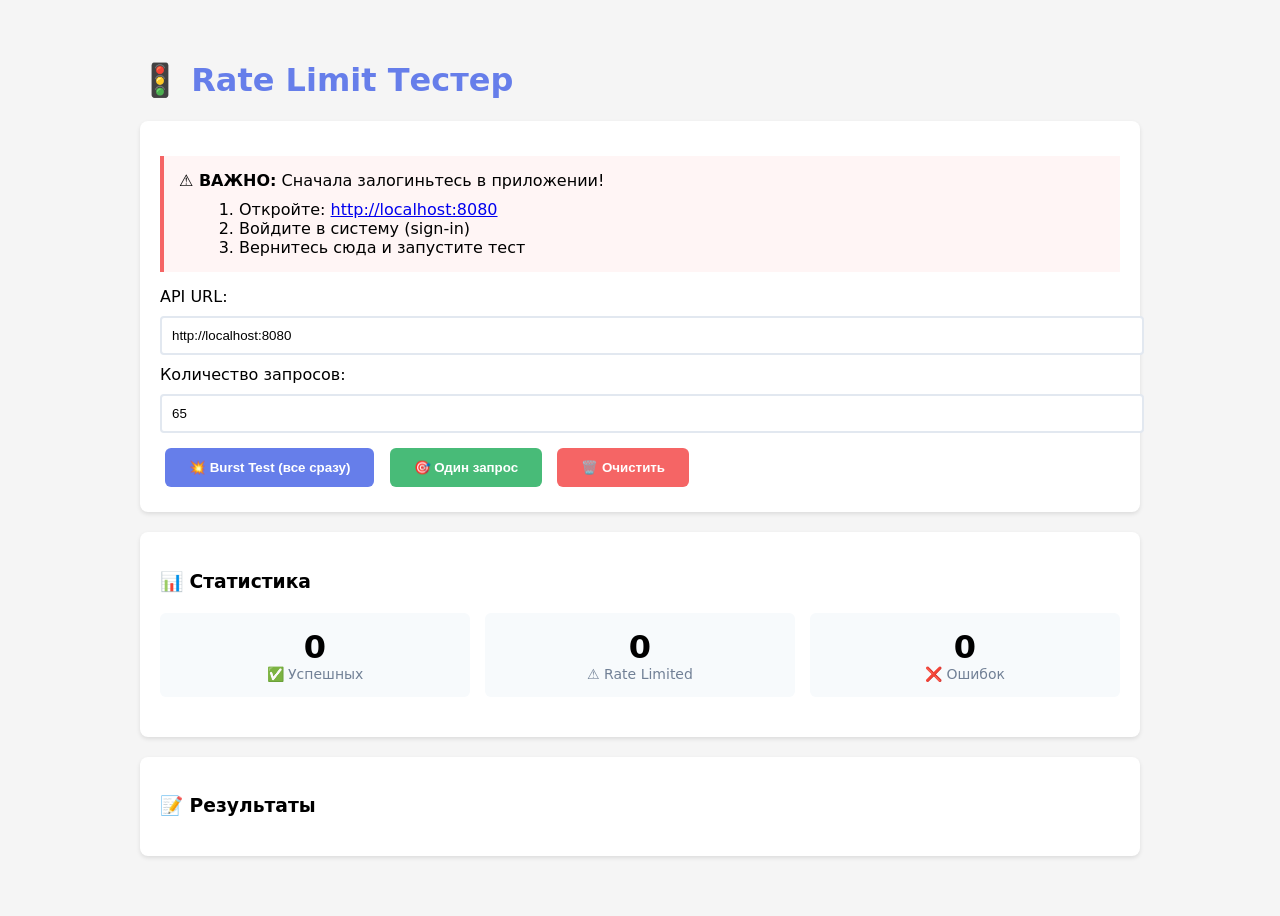
==== public/rate-limit-test.html @ b90851c4 "feat(frontend): add frontend" ====
<!doctype html>
<html lang="ru">
  <head>
    <meta charset="UTF-8" />
    <title>Rate Limit Test</title>
    <style>
      body {
        font-family: system-ui;
        max-width: 1000px;
        margin: 20px auto;
        padding: 20px;
        background: #f5f5f5;
      }
      .card {
        background: white;
        padding: 20px;
        margin: 20px 0;
        border-radius: 8px;
        box-shadow: 0 2px 4px rgba(0, 0, 0, 0.1);
      }
      h1 {
        color: #667eea;
      }
      .warning {
        background: #fff5f5;
        border-left: 4px solid #f56565;
        padding: 15px;
        margin: 15px 0;
      }
      button {
        padding: 12px 24px;
        margin: 5px;
        border: none;
        border-radius: 6px;
        cursor: pointer;
        font-weight: bold;
        color: white;
      }
      .btn-primary {
        background: #667eea;
      }
      .btn-danger {
        background: #f56565;
      }
      .btn-success {
        background: #48bb78;
      }
      input {
        padding: 10px;
        border: 2px solid #e2e8f0;
        border-radius: 4px;
        width: 100%;
        margin: 10px 0;
      }
      .stats {
        display: grid;
        grid-template-columns: repeat(3, 1fr);
        gap: 15px;
        margin: 20px 0;
      }
      .stat {
        background: #f7fafc;
        padding: 15px;
        border-radius: 6px;
        text-align: center;
      }
      .stat-value {
        font-size: 32px;
        font-weight: bold;
      }
      .stat-label {
        color: #718096;
        font-size: 14px;
      }
      .result {
        padding: 10px;
        margin: 5px 0;
        border-radius: 4px;
        font-family: monospace;
        font-size: 13px;
      }
      .success {
        background: #c6f6d5;
      }
      .error {
        background: #fed7d7;
      }
    </style>
  </head>
  <body>
    <h1>🚦 Rate Limit Тестер</h1>

    <div class="card">
      <div class="warning">
        <strong>⚠️ ВАЖНО:</strong> Сначала залогиньтесь в приложении!
        <ol style="margin: 10px 0 0 20px">
          <li>
            Откройте:
            <a href="http://localhost:8080" target="_blank"
              >http://localhost:8080</a
            >
          </li>
          <li>Войдите в систему (sign-in)</li>
          <li>Вернитесь сюда и запустите тест</li>
        </ol>
      </div>

      <label>API URL:</label>
      <input type="text" id="apiUrl" value="http://localhost:8080" />

      <label>Количество запросов:</label>
      <input type="number" id="count" value="65" min="1" max="200" />

      <button class="btn-primary" onclick="runBurst()">
        💥 Burst Test (все сразу)
      </button>
      <button class="btn-success" onclick="runOne()">🎯 Один запрос</button>
      <button class="btn-danger" onclick="clearResults()">🗑️ Очистить</button>
    </div>

    <div class="card">
      <h3>📊 Статистика</h3>
      <div class="stats">
        <div class="stat">
          <div class="stat-value" id="ok">0</div>
          <div class="stat-label">✅ Успешных</div>
        </div>
        <div class="stat">
          <div class="stat-value" id="limited">0</div>
          <div class="stat-label">⚠️ Rate Limited</div>
        </div>
        <div class="stat">
          <div class="stat-value" id="errors">0</div>
          <div class="stat-label">❌ Ошибок</div>
        </div>
      </div>
    </div>

    <div class="card">
      <h3>📝 Результаты</h3>
      <div id="results"></div>
    </div>

    <script>
      let stats = { ok: 0, limited: 0, errors: 0 };

      function update() {
        document.getElementById('ok').textContent = stats.ok;
        document.getElementById('limited').textContent = stats.limited;
        document.getElementById('errors').textContent = stats.errors;
      }

      function addLog(msg, isOk) {
        const div = document.createElement('div');
        div.className = `result ${isOk ? 'success' : 'error'}`;
        div.textContent = new Date().toLocaleTimeString() + ' - ' + msg;
        document
          .getElementById('results')
          .insertBefore(div, document.getElementById('results').firstChild);
      }

      async function request(n) {
        const url = document.getElementById('apiUrl').value;
        try {
          const res = await fetch(`${url}/api/v1/open-weather/get-weather`, {
            method: 'POST',
            headers: { 'Content-Type': 'application/json' },
            credentials: 'include',
            body: JSON.stringify({ latitude: 55.7522, longitude: 37.6156 }),
          });

          if (res.ok) {
            stats.ok++;
            const data = await res.json();
            addLog(`#${n} ✅ HTTP 200 - ${data.name}`, true);
          } else if (res.status === 429) {
            stats.limited++;
            addLog(`#${n} ⚠️ HTTP 429 - Rate Limit`, false);
          } else if (res.status === 503) {
            stats.limited++;
            addLog(`#${n} 🔴 HTTP 503 - Queue Full`, false);
          } else if (res.status === 401) {
            stats.errors++;
            addLog(
              `#${n} 🔐 HTTP 401 - НЕ ЗАЛОГИНЕНЫ! Откройте приложение и войдите`,
              false,
            );
          } else {
            stats.errors++;
            addLog(`#${n} ❌ HTTP ${res.status}`, false);
          }
          update();
        } catch (e) {
          stats.errors++;
          addLog(`#${n} 💀 ${e.message}`, false);
          update();
        }
      }

      async function runBurst() {
        stats = { ok: 0, limited: 0, errors: 0 };
        update();
        const count = parseInt(document.getElementById('count').value);
        await Promise.allSettled(
          Array.from({ length: count }, (_, i) => request(i + 1)),
        );
        addLog(`🏁 Тест завершен! Всего: ${count}`, true);
      }

      async function runOne() {
        await request(1);
      }

      function clearResults() {
        document.getElementById('results').innerHTML = '';
        stats = { ok: 0, limited: 0, errors: 0 };
        update();
      }
    </script>
  </body>
</html>
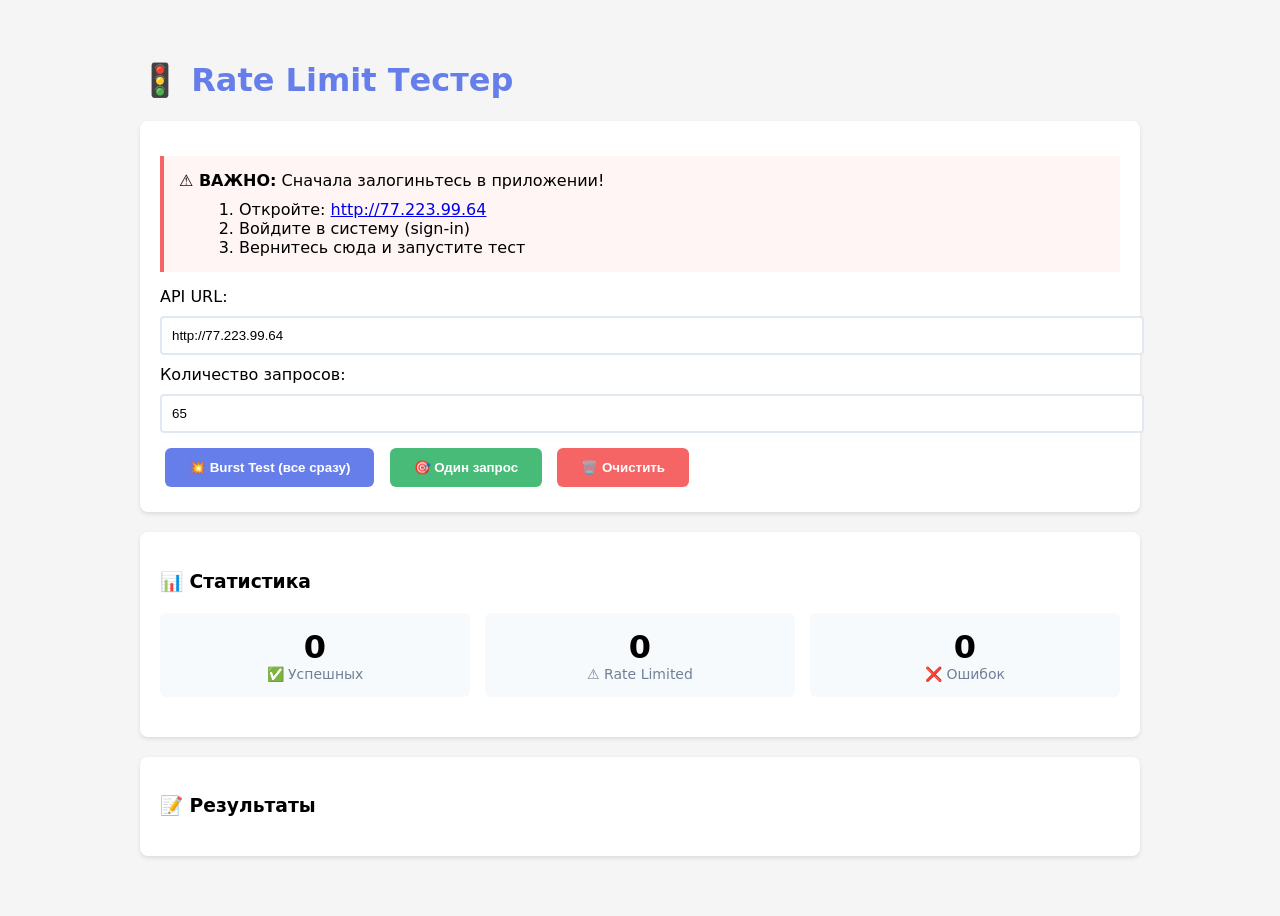
==== commit 011f9aaf: "fix(deploy): fix Dockerfile and frontend" ====
--- a/public/rate-limit-test.html
+++ b/public/rate-limit-test.html
@@ -96,8 +96,8 @@
         <ol style="margin: 10px 0 0 20px">
           <li>
             Откройте:
-            <a href="http://localhost:8080" target="_blank"
-              >http://localhost:8080</a
+            <a href="http://77.223.99.64" target="_blank"
+              >http://77.223.99.64</a
             >
           </li>
           <li>Войдите в систему (sign-in)</li>
@@ -106,7 +106,7 @@
       </div>
 
       <label>API URL:</label>
-      <input type="text" id="apiUrl" value="http://localhost:8080" />
+      <input type="text" id="apiUrl" value="http://77.223.99.64" />
 
       <label>Количество запросов:</label>
       <input type="number" id="count" value="65" min="1" max="200" />
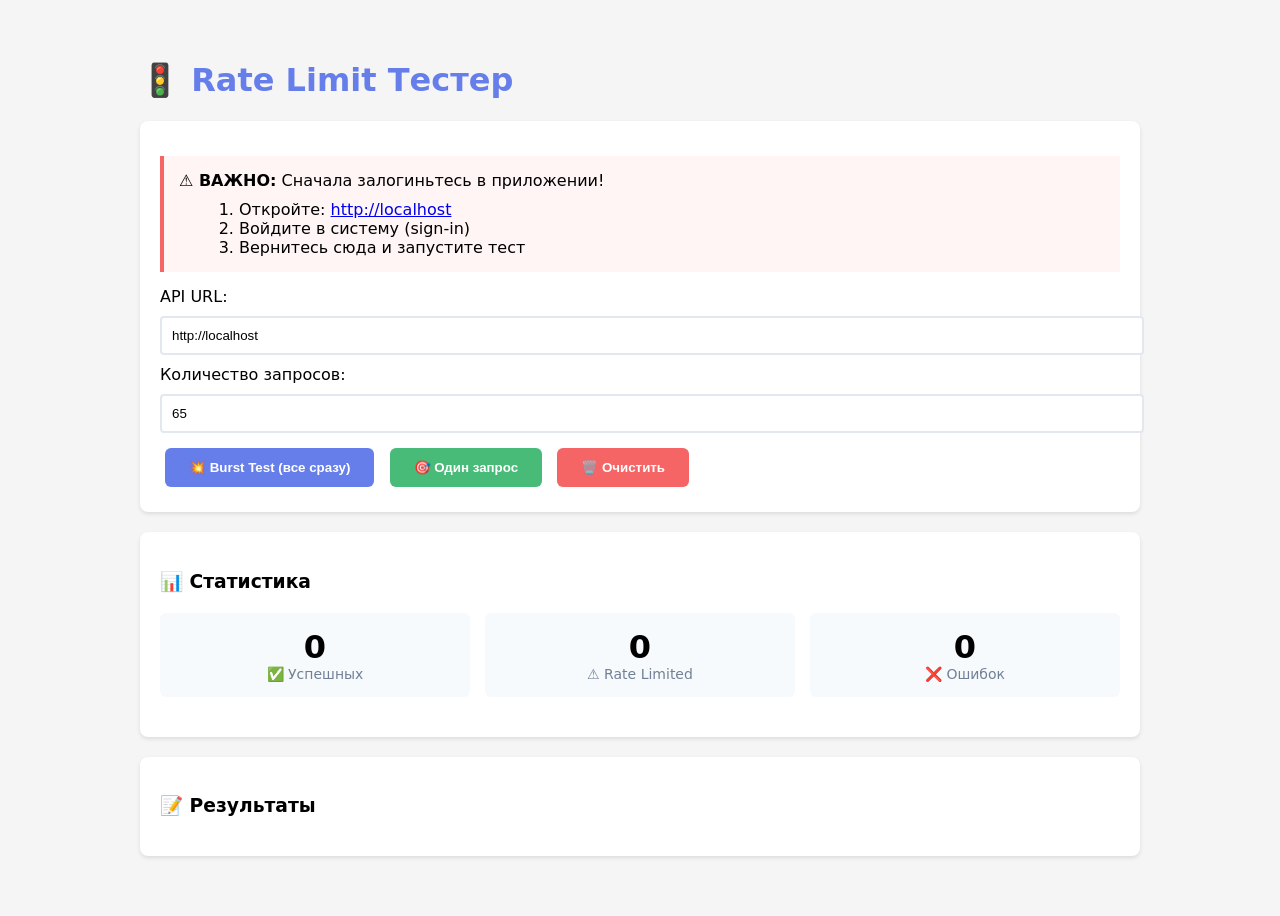
==== commit ae5405a5: "fix(readme): fix README.md" ====
--- a/public/rate-limit-test.html
+++ b/public/rate-limit-test.html
@@ -96,9 +96,7 @@
         <ol style="margin: 10px 0 0 20px">
           <li>
             Откройте:
-            <a href="http://77.223.99.64" target="_blank"
-              >http://77.223.99.64</a
-            >
+            <a href="http://localhost" target="_blank">http://localhost</a>
           </li>
           <li>Войдите в систему (sign-in)</li>
           <li>Вернитесь сюда и запустите тест</li>
@@ -106,7 +104,7 @@
       </div>
 
       <label>API URL:</label>
-      <input type="text" id="apiUrl" value="http://77.223.99.64" />
+      <input type="text" id="apiUrl" value="http://localhost" />
 
       <label>Количество запросов:</label>
       <input type="number" id="count" value="65" min="1" max="200" />
@@ -162,11 +160,10 @@
       async function request(n) {
         const url = document.getElementById('apiUrl').value;
         try {
-          const res = await fetch(`${url}/api/v1/open-weather/get-weather`, {
-            method: 'POST',
+          const res = await fetch(`${url}/api/v1/open-weather/get-weather?latitude=55.7522&longitude=37.6156`, {
+            method: 'GET',
             headers: { 'Content-Type': 'application/json' },
             credentials: 'include',
-            body: JSON.stringify({ latitude: 55.7522, longitude: 37.6156 }),
           });
 
           if (res.ok) {
